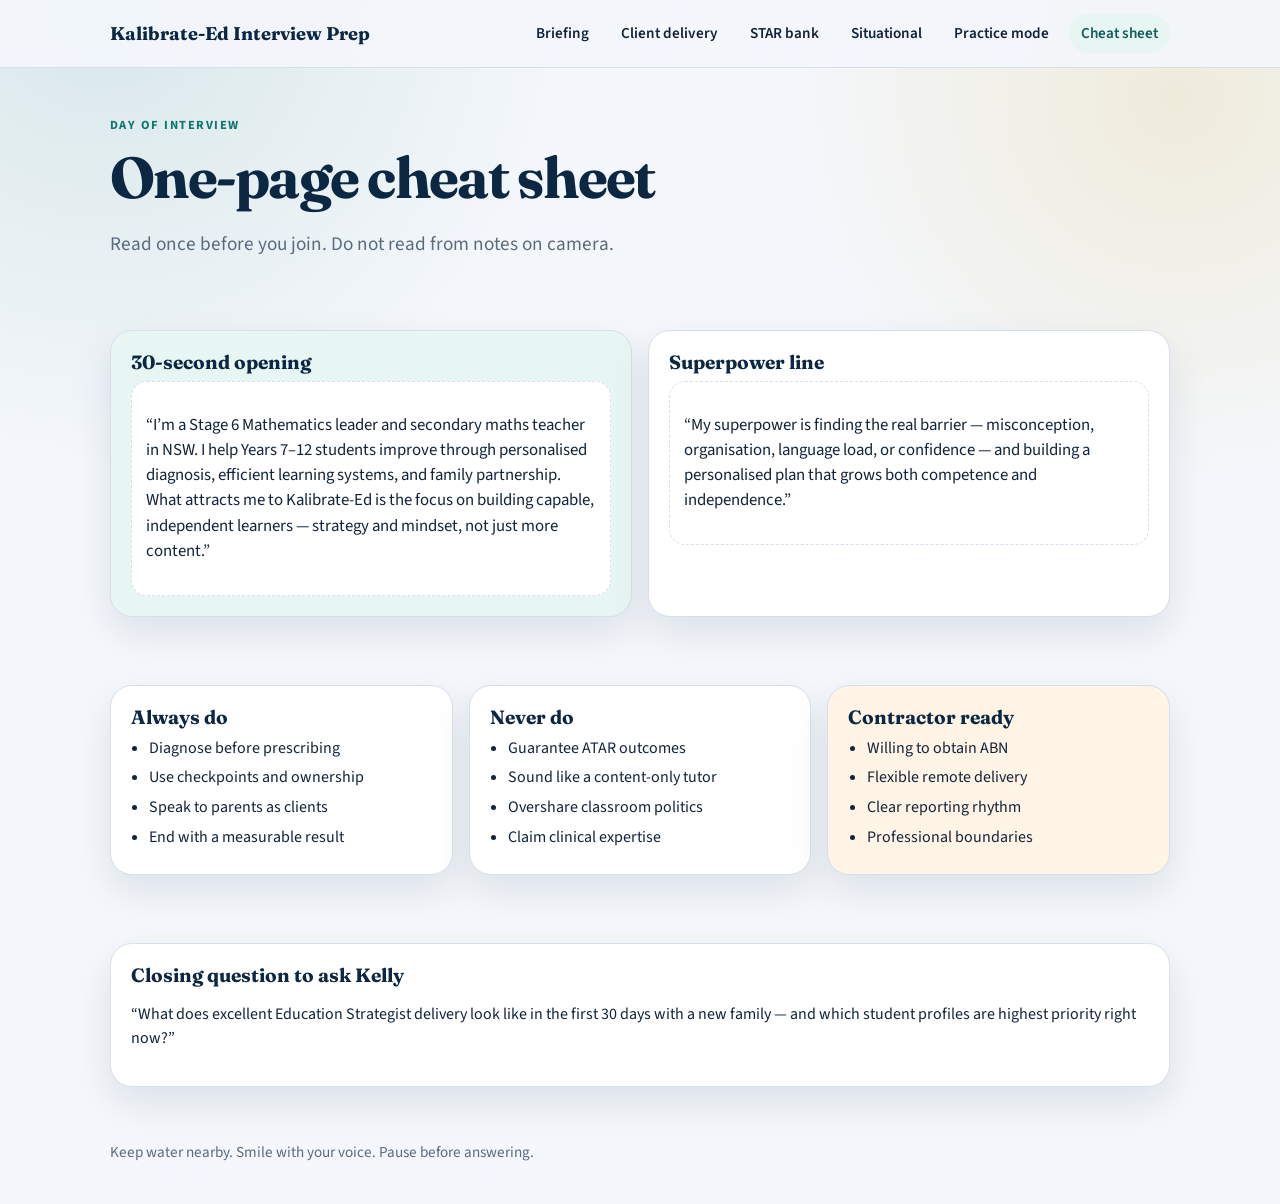
==== cheat-sheet.html @ d44ece2a "Add Kalibrate-Ed interview practice site for Nandini. Co-authored-by: Cursor <cursoragent@cursor.com" ====
<!doctype html>
<html lang="en">
<head>
  <meta charset="utf-8" />
  <meta name="viewport" content="width=device-width, initial-scale=1" />
  <title>Day-of cheat sheet</title>
  <link rel="preconnect" href="https://fonts.googleapis.com" />
  <link rel="preconnect" href="https://fonts.gstatic.com" crossorigin />
  <link href="https://fonts.googleapis.com/css2?family=Fraunces:opsz,wght@9..144,600;9..144,700&family=Source+Sans+3:wght@400;600;700&display=swap" rel="stylesheet" />
  <link rel="stylesheet" href="assets/styles.css" />
</head>
<body>
  <header class="topbar">
    <div class="topbar-inner">
      <div class="brand">Kalibrate-Ed Interview Prep</div>
      <nav class="nav">
        <a href="index.html">Briefing</a>
        <a href="client.html">Client delivery</a>
        <a href="star.html">STAR bank</a>
        <a href="situational.html">Situational</a>
        <a href="practice.html">Practice mode</a>
        <a class="active" href="cheat-sheet.html">Cheat sheet</a>
      </nav>
    </div>
  </header>

  <main>
    <section class="hero">
      <div class="eyebrow">Day of interview</div>
      <h1>One-page cheat sheet</h1>
      <p class="lede">Read once before you join. Do not read from notes on camera.</p>
    </section>

    <section class="section grid grid-2">
      <article class="card soft">
        <h3>30-second opening</h3>
        <div class="script-block">
          <p>“I’m a Stage 6 Mathematics leader and secondary maths teacher in NSW. I help Years 7–12 students improve through personalised diagnosis, efficient learning systems, and family partnership. What attracts me to Kalibrate-Ed is the focus on building capable, independent learners — strategy and mindset, not just more content.”</p>
        </div>
      </article>
      <article class="card">
        <h3>Superpower line</h3>
        <div class="script-block">
          <p>“My superpower is finding the real barrier — misconception, organisation, language load, or confidence — and building a personalised plan that grows both competence and independence.”</p>
        </div>
      </article>
    </section>

    <section class="section grid grid-3">
      <article class="card">
        <h3>Always do</h3>
        <ul class="clean">
          <li>Diagnose before prescribing</li>
          <li>Use checkpoints and ownership</li>
          <li>Speak to parents as clients</li>
          <li>End with a measurable result</li>
        </ul>
      </article>
      <article class="card">
        <h3>Never do</h3>
        <ul class="clean">
          <li>Guarantee ATAR outcomes</li>
          <li>Sound like a content-only tutor</li>
          <li>Overshare classroom politics</li>
          <li>Claim clinical expertise</li>
        </ul>
      </article>
      <article class="card warn">
        <h3>Contractor ready</h3>
        <ul class="clean">
          <li>Willing to obtain ABN</li>
          <li>Flexible remote delivery</li>
          <li>Clear reporting rhythm</li>
          <li>Professional boundaries</li>
        </ul>
      </article>
    </section>

    <section class="section">
      <article class="card">
        <h3>Closing question to ask Kelly</h3>
        <p>“What does excellent Education Strategist delivery look like in the first 30 days with a new family — and which student profiles are highest priority right now?”</p>
      </article>
    </section>
  </main>

  <footer>Keep water nearby. Smile with your voice. Pause before answering.</footer>
  <script src="assets/questions.js"></script>
  <script src="assets/practice.js"></script>
</body>
</html>
---- assets/styles.css ----
:root {
  --ink: #12243a;
  --muted: #5a6b7f;
  --paper: #f4f7fb;
  --card: #ffffff;
  --line: #d5e0ec;
  --teal: #0f766e;
  --teal-deep: #115e59;
  --navy: #0b2742;
  --gold: #d4a017;
  --soft: #e7f5f3;
  --warn: #fff4e5;
  --shadow: 0 16px 40px rgba(11, 39, 66, 0.1);
  --radius: 22px;
  --font-display: "Fraunces", Georgia, serif;
  --font-body: "Source Sans 3", "Segoe UI", sans-serif;
}

* { box-sizing: border-box; }
html { scroll-behavior: smooth; }
body {
  margin: 0;
  font-family: var(--font-body);
  color: var(--ink);
  background:
    radial-gradient(circle at 8% 0%, rgba(15, 118, 110, 0.12), transparent 28%),
    radial-gradient(circle at 92% 8%, rgba(212, 160, 23, 0.14), transparent 24%),
    var(--paper);
  line-height: 1.5;
}

a { color: var(--teal-deep); text-decoration: none; }
a:hover { text-decoration: underline; }

.topbar {
  position: sticky; top: 0; z-index: 20;
  backdrop-filter: blur(10px);
  background: rgba(244, 247, 251, 0.92);
  border-bottom: 1px solid var(--line);
}
.topbar-inner {
  max-width: 1100px; margin: 0 auto; padding: 14px 20px;
  display: flex; gap: 16px; align-items: center; justify-content: space-between; flex-wrap: wrap;
}
.brand {
  font-family: var(--font-display);
  font-weight: 700; font-size: 1.15rem; color: var(--navy);
}
.nav { display: flex; gap: 8px; flex-wrap: wrap; }
.nav a {
  padding: 8px 12px; border-radius: 999px; color: var(--ink); font-weight: 600; font-size: 0.95rem;
}
.nav a:hover, .nav a.active {
  background: var(--soft); color: var(--teal-deep); text-decoration: none;
}

.hero, .section { max-width: 1100px; margin: 0 auto; padding: 34px 20px; }
.hero {
  padding-top: 48px; padding-bottom: 18px;
}
.eyebrow {
  text-transform: uppercase; letter-spacing: 0.12em; font-size: 0.78rem;
  font-weight: 700; color: var(--teal);
}
h1, h2, h3 { font-family: var(--font-display); color: var(--navy); line-height: 1.15; }
h1 { font-size: clamp(2.2rem, 5vw, 3.6rem); margin: 10px 0 14px; letter-spacing: -0.03em; }
h2 { font-size: clamp(1.5rem, 3vw, 2.1rem); margin: 0 0 12px; }
h3 { font-size: 1.2rem; margin: 0 0 8px; }
.lede { font-size: 1.2rem; color: var(--muted); max-width: 48rem; }

.grid { display: grid; gap: 16px; }
.grid-2 { grid-template-columns: repeat(2, minmax(0, 1fr)); }
.grid-3 { grid-template-columns: repeat(3, minmax(0, 1fr)); }
.grid-4 { grid-template-columns: repeat(4, minmax(0, 1fr)); }

.card {
  background: var(--card);
  border: 1px solid var(--line);
  border-radius: var(--radius);
  box-shadow: var(--shadow);
  padding: 20px;
}
.card.soft { background: var(--soft); }
.card.warn { background: var(--warn); }
.card .label {
  display: inline-block; margin-bottom: 8px; padding: 4px 10px; border-radius: 999px;
  background: var(--soft); color: var(--teal-deep); font-size: 0.78rem; font-weight: 700;
  letter-spacing: 0.04em; text-transform: uppercase;
}

.btn {
  display: inline-flex; align-items: center; justify-content: center; gap: 8px;
  border: 0; border-radius: 999px; padding: 12px 18px; font-weight: 700;
  font-family: var(--font-body); cursor: pointer; text-decoration: none;
}
.btn-primary { background: var(--navy); color: #fff; }
.btn-primary:hover { background: var(--teal-deep); text-decoration: none; }
.btn-secondary { background: #fff; color: var(--navy); border: 1px solid var(--line); }
.btn-secondary:hover { background: var(--soft); text-decoration: none; }
.btn-row { display: flex; gap: 10px; flex-wrap: wrap; margin-top: 18px; }

ul.clean, ol.clean { margin: 0; padding-left: 1.15rem; }
ul.clean li, ol.clean li { margin: 0.35rem 0; }

.qa {
  border: 1px solid var(--line); border-radius: 18px; background: #fff; overflow: hidden;
}
.qa + .qa { margin-top: 12px; }
.qa summary {
  list-style: none; cursor: pointer; padding: 16px 18px; font-weight: 700; color: var(--navy);
}
.qa summary::-webkit-details-marker { display: none; }
.qa summary::after { content: "+"; float: right; color: var(--teal); }
.qa[open] summary::after { content: "–"; }
.qa .body { padding: 0 18px 18px; color: var(--ink); border-top: 1px solid var(--line); }
.star-grid { display: grid; gap: 10px; margin-top: 12px; }
.star-grid div {
  border-left: 4px solid var(--teal); background: var(--soft); border-radius: 12px; padding: 10px 12px;
}
.star-grid strong { color: var(--teal-deep); }

.flash {
  min-height: 320px; display: grid; align-content: center; gap: 16px; text-align: center;
  padding: 28px;
}
.flash .meta { color: var(--muted); font-weight: 700; text-transform: uppercase; letter-spacing: 0.08em; font-size: 0.8rem; }
.flash .q { font-family: var(--font-display); font-size: clamp(1.4rem, 3vw, 2rem); color: var(--navy); }
.flash .a { text-align: left; max-width: 46rem; margin: 0 auto; }
.progress {
  height: 8px; border-radius: 999px; background: #e5edf5; overflow: hidden; margin: 10px 0 18px;
}
.progress > span { display: block; height: 100%; background: linear-gradient(90deg, var(--teal), var(--gold)); width: 0%; }

.script-block {
  font-size: 1.05rem; background: #fff; border: 1px dashed var(--line); border-radius: 16px; padding: 14px;
}
.tag { display: inline-block; padding: 3px 8px; border-radius: 8px; background: #eef3f8; color: var(--muted); font-size: 0.8rem; font-weight: 700; }

footer {
  max-width: 1100px; margin: 20px auto 40px; padding: 0 20px; color: var(--muted); font-size: 0.95rem;
}

@media (max-width: 860px) {
  .grid-2, .grid-3, .grid-4 { grid-template-columns: 1fr; }
}
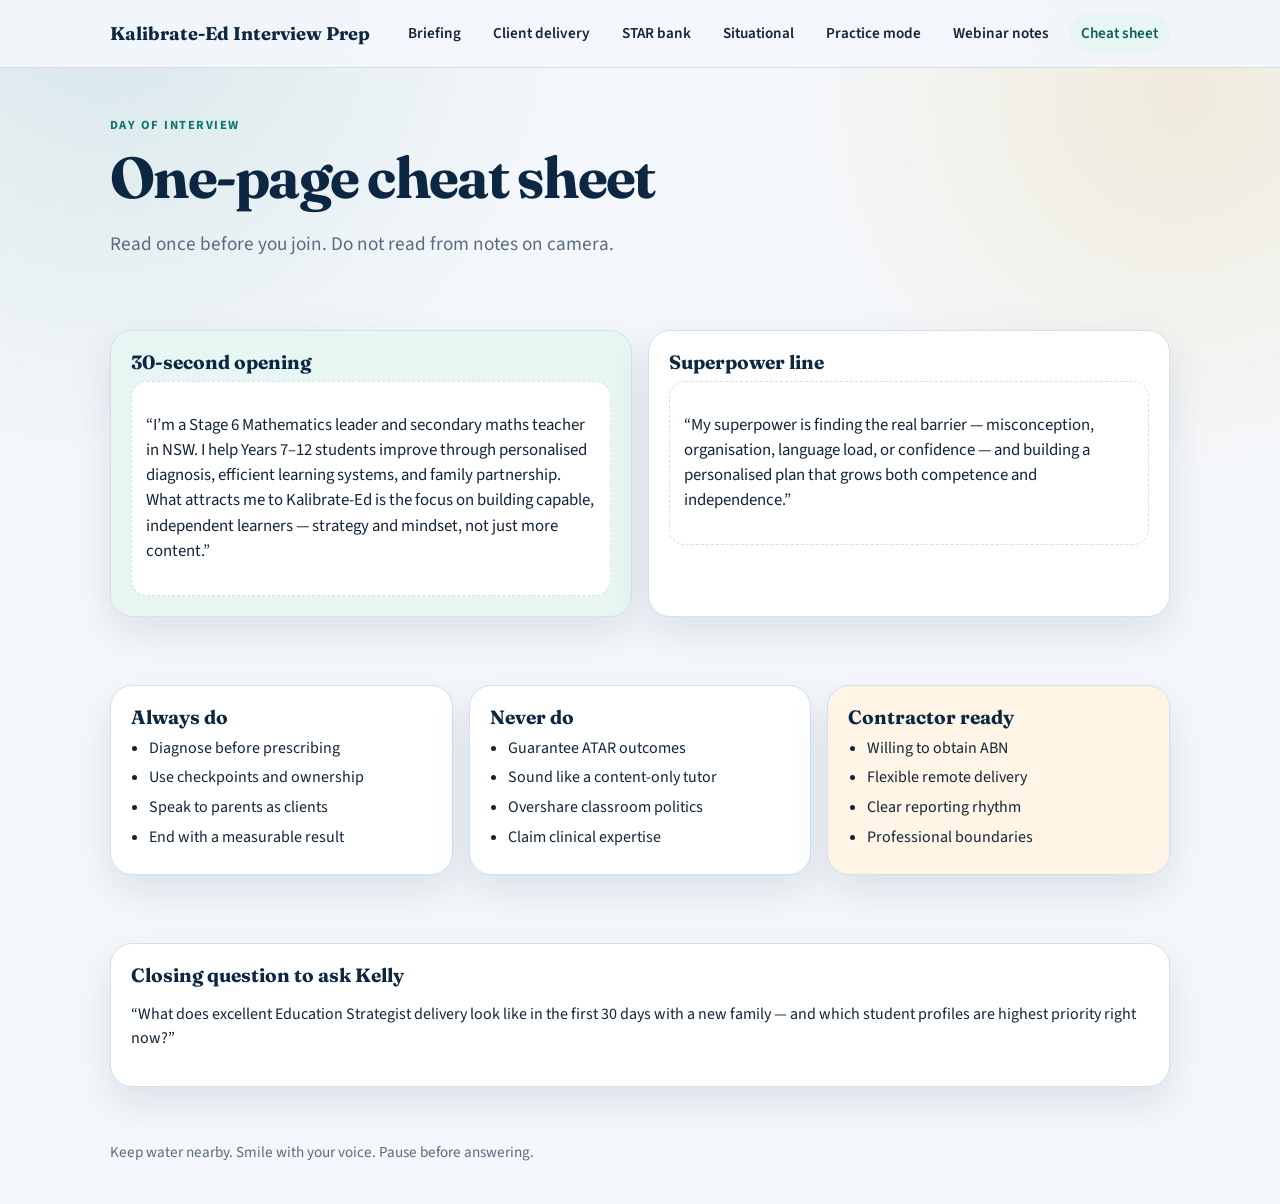
==== commit 18589bd2: "Add precise model answers and Year 12 webinar notes. Situational and STAR banks now include speakabl" ====
--- a/cheat-sheet.html
+++ b/cheat-sheet.html
@@ -19,6 +19,7 @@
         <a href="star.html">STAR bank</a>
         <a href="situational.html">Situational</a>
         <a href="practice.html">Practice mode</a>
+        <a href="webinar-notes.html">Webinar notes</a>
         <a class="active" href="cheat-sheet.html">Cheat sheet</a>
       </nav>
     </div>
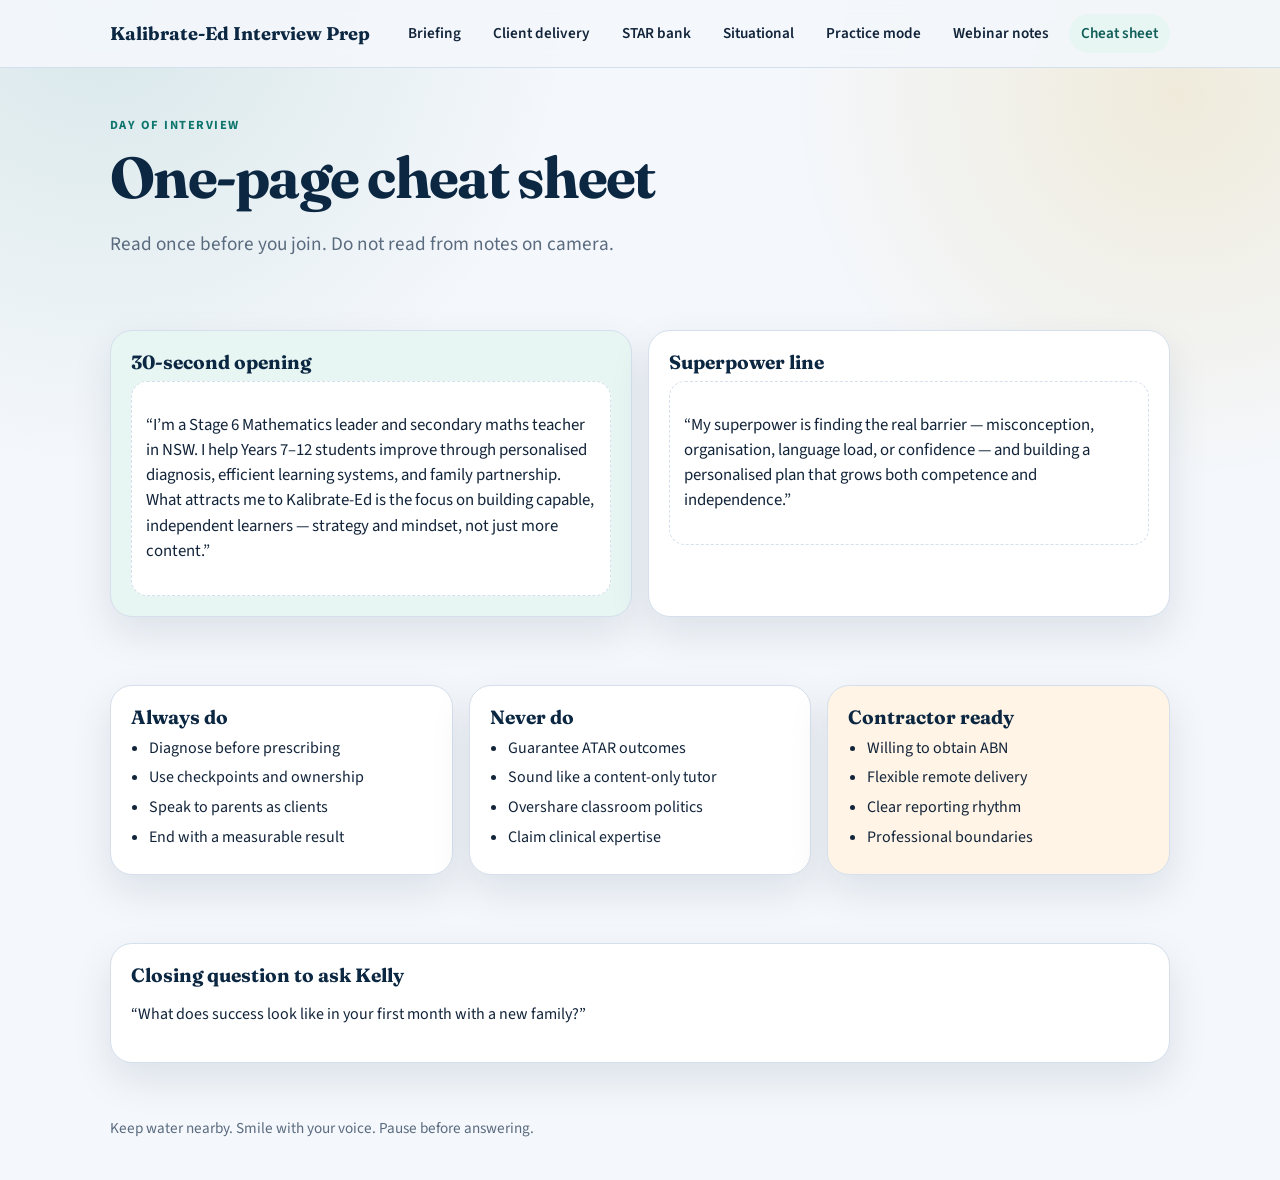
==== commit 219fb766: "Add intro section, procrastination scenario, shorter cheat-sheet close. Situational page opens with " ====
--- a/cheat-sheet.html
+++ b/cheat-sheet.html
@@ -80,13 +80,13 @@
     <section class="section">
       <article class="card">
         <h3>Closing question to ask Kelly</h3>
-        <p>“What does excellent Education Strategist delivery look like in the first 30 days with a new family — and which student profiles are highest priority right now?”</p>
+        <p>“What does success look like in your first month with a new family?”</p>
       </article>
     </section>
   </main>
 
   <footer>Keep water nearby. Smile with your voice. Pause before answering.</footer>
-  <script src="assets/questions.js"></script>
-  <script src="assets/practice.js"></script>
+  <script src="assets/questions.js?v=20260812c"></script>
+  <script src="assets/practice.js?v=20260812c"></script>
 </body>
 </html>
--- a/assets/styles.css
+++ b/assets/styles.css
@@ -134,6 +134,8 @@
 .script-block {
   font-size: 1.05rem; background: #fff; border: 1px dashed var(--line); border-radius: 16px; padding: 14px;
 }
+.intro-block p { margin: 0 0 1rem; }
+.intro-block p:last-child { margin-bottom: 0; }
 .tag { display: inline-block; padding: 3px 8px; border-radius: 8px; background: #eef3f8; color: var(--muted); font-size: 0.8rem; font-weight: 700; }
 
 footer {
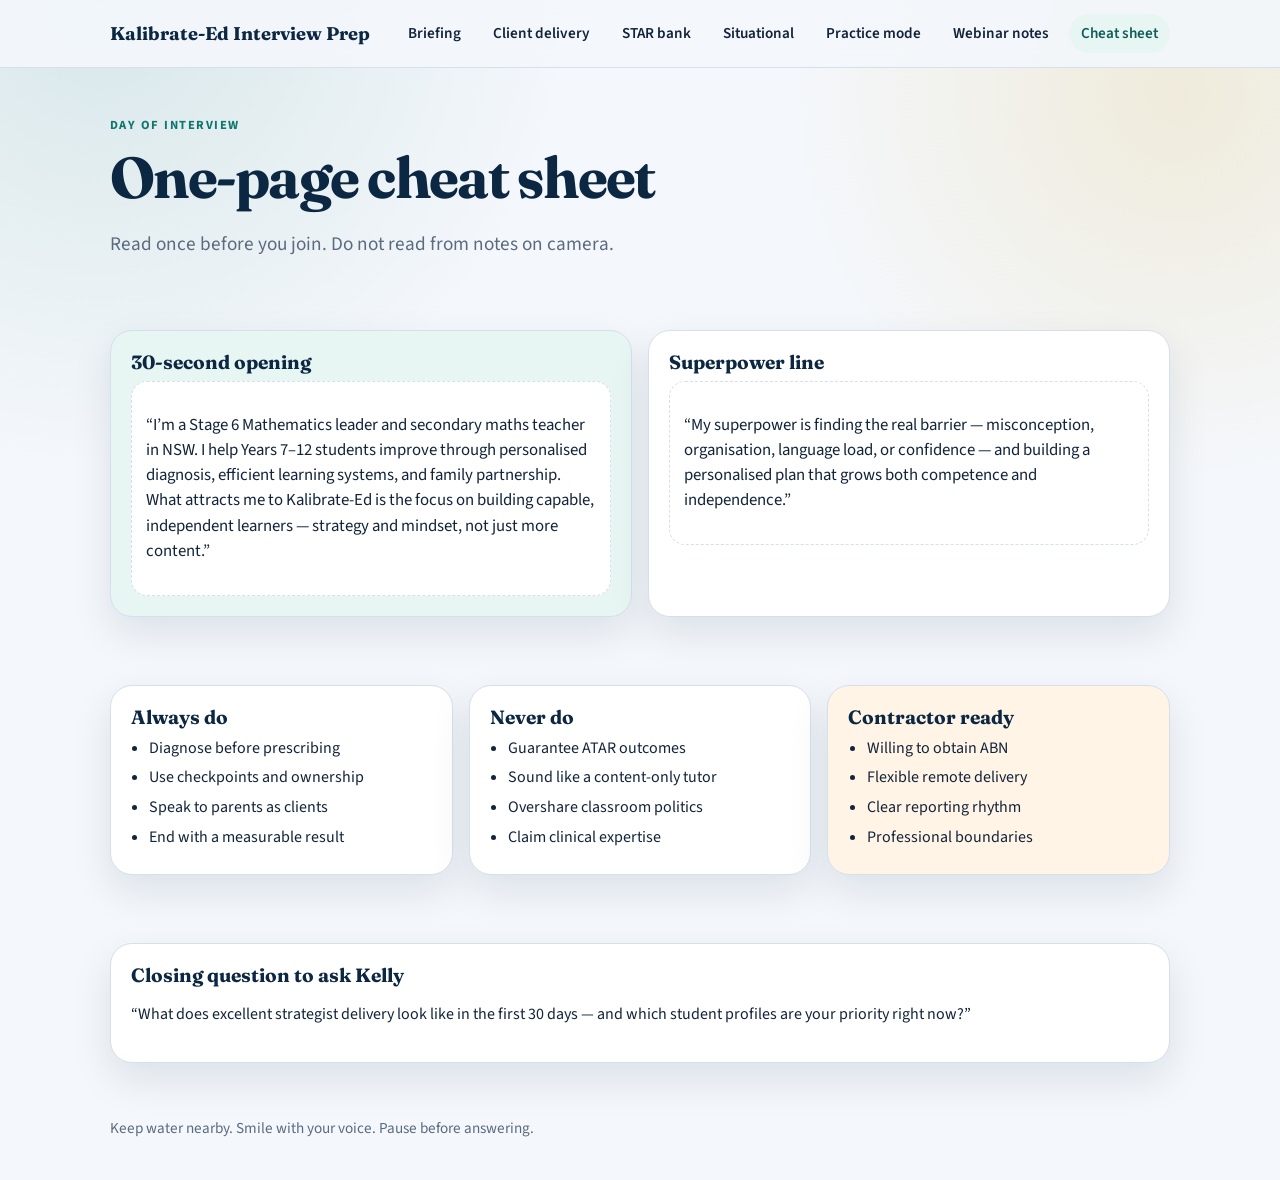
==== commit 6720e93c: "Shorten cheat-sheet closing question while keeping two-part format. Co-authored-by: Cursor <cursorag" ====
--- a/cheat-sheet.html
+++ b/cheat-sheet.html
@@ -80,13 +80,13 @@
     <section class="section">
       <article class="card">
         <h3>Closing question to ask Kelly</h3>
-        <p>“What does success look like in your first month with a new family?”</p>
+        <p>“What does excellent strategist delivery look like in the first 30 days — and which student profiles are your priority right now?”</p>
       </article>
     </section>
   </main>
 
   <footer>Keep water nearby. Smile with your voice. Pause before answering.</footer>
-  <script src="assets/questions.js?v=20260812c"></script>
-  <script src="assets/practice.js?v=20260812c"></script>
+  <script src="assets/questions.js?v=20260812e"></script>
+  <script src="assets/practice.js?v=20260812e"></script>
 </body>
 </html>
